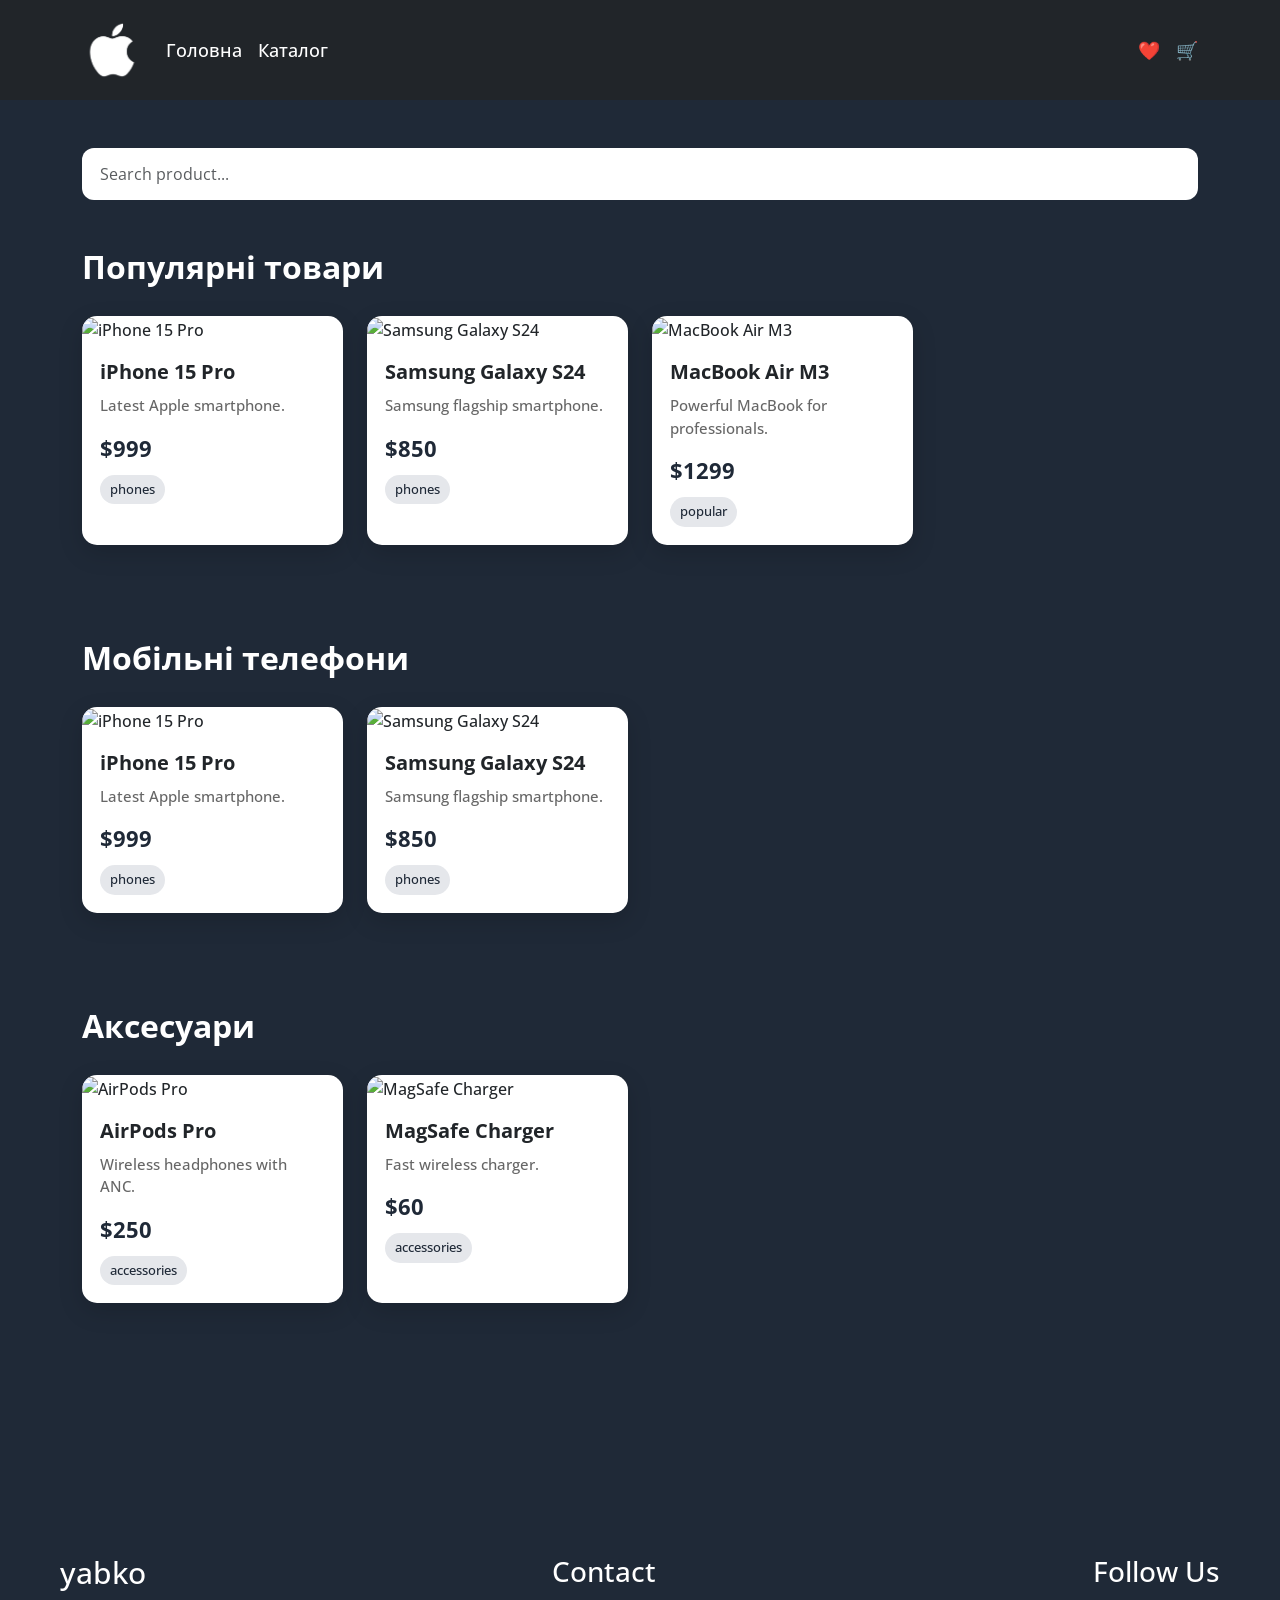
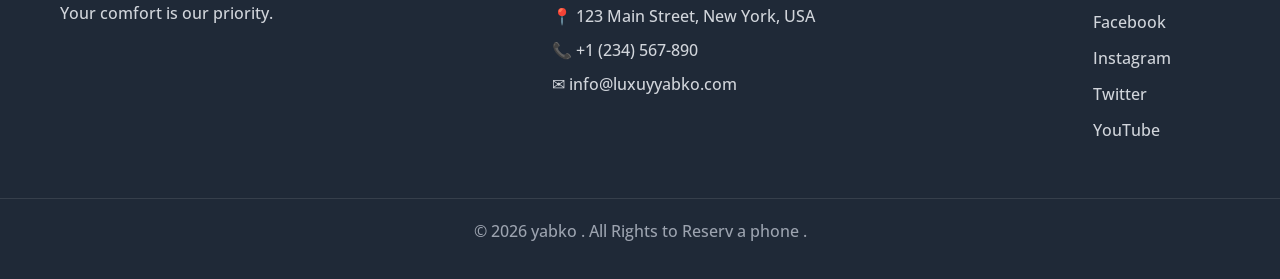
==== catalog.html @ e1f6f239 "v1" ====
<!DOCTYPE html>
<html lang="en">

<head>
    <meta charset="UTF-8">
    <meta name="viewport" content="width=device-width, initial-scale=1.0">
    <title>Ябко</title>
    <link rel="preconnect" href="https://fonts.googleapis.com">
    <link rel="preconnect" href="https://fonts.gstatic.com" crossorigin>
    <link
        href="https://fonts.googleapis.com/css2?family=Open+Sans:ital,wght@0,300..800;1,300..800&family=Tektur:wdth,wght@75..100,400..900&display=swap"
        rel="stylesheet">
    <link href="https://cdn.jsdelivr.net/npm/bootstrap@5.3.8/dist/css/bootstrap.min.css" rel="stylesheet"
        integrity="sha384-sRIl4kxILFvY47J16cr9ZwB07vP4J8+LH7qKQnuqkuIAvNWLzeN8tE5YBujZqJLB" crossorigin="anonymous">
    <link rel="stylesheet" href="./style.css">
    <link rel="stylesheet" href="./catalog.css">
</head>

<body>
    <nav class="navbar navbar-expand-lg navbar-dark bg-dark">
        <div class="container">

            <a class="navbar-brand" href="#"> <img height="60" src="./images/logo2.png" alt="logo"></a>

            <button class="navbar-toggler" type="button" data-bs-toggle="collapse" data-bs-target="#navbarMenu"
                aria-controls="navbarMenu" aria-expanded="false" aria-label="Перемкнути навігацію">
                <span class="navbar-toggler-icon"></span>
            </button>

            <div class="collapse navbar-collapse" id="navbarMenu">

                <ul class="navbar-nav me-auto">
                    <li class="nav-item">
                        <a class="nav-link active" href="./index.html">Головна</a>
                    </li>
                    <li class="nav-item">
                        <a class="nav-link" href="./catalog.html">Каталог</a>
                    </li>
                </ul>

                <div class="d-flex gap-3">
                    <a href="#" class="nav-link">❤️</a>
                    <a href="#" class="nav-link">🛒</a>
                </div>

            </div>

        </div>
    </nav>
    <div class="container py-5">

        <div class="mb-5">
            <input type="text" id="searchInput" class="form-control search-input" placeholder="Search product...">
        </div>

        <div id="catalog"></div>

    </div>




    <footer class="footer">
        <div class="footer-container">

            <div class="footer-logo">
                <h2>yabko </h2>
                <p>Your comfort is our priority.</p>
            </div>

            <div class="footer-contact">
                <h3>Contact</h3>

                <p>📍 123 Main Street, New York, USA</p>

                <p>📞 +1 (234) 567-890</p>

                <p>✉ info@luxuyyabko.com</p>
            </div>

            <div class="footer-social">
                <h3>Follow Us</h3>

                <a href="#">Facebook</a>
                <a href="#">Instagram</a>
                <a href="#">Twitter</a>
                <a href="#">YouTube</a>
            </div>

        </div>

        <div class="footer-bottom">
            <p>&copy; 2026 yabko . All Rights to Reserv a phone .</p>
        </div>
    </footer>


    <script src="https://cdn.jsdelivr.net/npm/bootstrap@5.3.8/dist/js/bootstrap.bundle.min.js"
        integrity="sha384-FKyoEForCGlyvwx9Hj09JcYn3nv7wiPVlz7YYwJrWVcXK/BmnVDxM+D2scQbITxI"
        crossorigin="anonymous"></script>
    <script src="./main.js"></script>
</body>

</html>
---- style.css ----
.v1 {
    font-family: "Tektur", sans-serif;
    font-optical-sizing: auto;
    font-weight: 500;
    font-style: normal;
    font-variation-settings:
        "wdth" <width>;
}

*{
    margin: 0%;
}

body {
    font-family: "Open Sans",
        sans-serif;
    font-optical-sizing: auto;
    font-weight: 500;
    font-style: normal;
    font-variation-settings: "wdth" 100;
}
.navbar {
    display: flex;
    justify-content: space-between;
    align-items: center;
    padding: 15px 25px;
    background: #222;
    color: white;
}

.nav-left,
.nav-right {
    display: flex;
    align-items: center;
    gap: 20px;
}

.navbar a {
    color: white;
    text-decoration: none;
    font-size: 18px;
}

.burger {
    display: none;
    font-size: 28px;
    cursor: pointer;
    background: none;
    border: none;
    color: white;
}

@media (max-width: 768px) {
    .burger {
        display: block;
    }

    .menu {
        display: none;
        position: absolute;
        top: 65px;
        left: 0;
        width: 100%;
        background: #222;
        flex-direction: column;
        padding: 20px;
        gap: 15px;
    }

    .menu.active {
        display: flex;
    }

    .nav-right {
        margin-top: 10px;
    }

    .desktop {
        display: none;
    }
}

.hero {
    min-height: 100vh;
    background: url("./images/logo3.avif")
        bottom/cover no-repeat;

    display: flex;
    align-items: center;
    justify-content: center;
    padding: 20px;
}

.glass-card {
    max-width: 700px;
    padding: 40px;
    border-radius: 25px;

    background: rgba(0, 0, 0, 0.12);
    backdrop-filter: blur(15px);
    -webkit-backdrop-filter: blur(15px);

    border: 1px solid rgba(255, 255, 255, 0.2);

    box-shadow: 0 8px 32px rgba(0, 0, 0, 0.3);

    color: rgb(238, 236, 236);
    text-align: center;
}

.glass-card h1 {
    font-size: clamp(2.2rem, 5vw, 4rem);
    margin-bottom: 20px;
    font-weight: 700;
}

.glass-card p {
    font-size: 1.1rem;
    line-height: 1.7;
    margin-bottom: 30px;
}

.hero-buttons {
    display: flex;
    justify-content: center;
    gap: 15px;
    flex-wrap: wrap;

}

.hero-buttons .btn {
    padding: 12px 30px;
    border-radius: 50px;
    font-weight: 600;
}
.reviews{
    display:grid;
    grid-template-columns:repeat(auto-fill,minmax(340px,1fr));
    gap:20px;
    padding: 20px 30px;
}

.review-card{
    background:#fff;
    border:1px solid #dcdcdc;
    border-radius:14px;
    padding:18px;
    box-shadow:0 3px 10px rgba(0,0,0,.05);
    transition:.25s;
}

.review-card:hover{
    transform:translateY(-4px);
    box-shadow:0 8px 20px rgba(0,0,0,.08);
}

.card-header{
    display:flex;
    justify-content:space-between;
    align-items:center;
    margin-bottom:10px;
}

.card-header h3{
    font-size:22px;
}

.stars{
    color:#f5b301;
    font-size:15px;
    margin-bottom:10px;
}

.stars span{
    color:#777;
    margin-left:8px;
}

.product{
    font-size:14px;
    color:#555;
    margin-bottom:16px;
}

.product a{
    color:#555;
}

.review-text{
    font-size:18px;
    line-height:1.5;
    color:#222;
    margin-bottom:25px;
}

.author{
    display:flex;
    align-items:center;
    gap:10px;
}

.author img{
    width:36px;
    height:36px;
    border-radius:50%;
}

.gallery{
    margin-left:auto;
    display:flex;
    gap:6px;
}

.gallery img{
    width:42px;
    height:42px;
    border-radius:8px;
    object-fit:cover;
}

.buttons{
    display:flex;
    gap:10px;
    margin-top:18px;
}

.buttons button{
    flex:1;
    border:1px solid #ddd;
    background:#fff;
    padding:10px;
    border-radius:10px;
    cursor:pointer;
    transition:.2s;
}

.buttons button:hover{
    background:#111827;
    color:#fff;
}
.footer{
    background:#1f2937;
    color:white;
    margin-top:60px;
}

.footer-container{
    max-width:1200px;
    margin:auto;
    padding:50px 20px;
    display:flex;
    justify-content:space-between;
    flex-wrap:wrap;
    gap:40px;
}

.footer-logo h2{
    font-size:30px;
    margin-bottom:10px;
}

.footer-logo p{
    color:#d1d5db;
}

.footer-contact h3,
.footer-social h3{
    margin-bottom:15px;
}

.footer-contact p{
    margin:10px 0;
    color:#d1d5db;
}

.footer-social{
    display:flex;
    flex-direction:column;
}

.footer-social a{
    color:#d1d5db;
    text-decoration:none;
    margin:6px 0;
    transition:.3s;
}

.footer-social a:hover{
    color:#f59e0b;
}

.footer-bottom{
    text-align:center;
    padding:20px;
    border-top:1px solid rgba(255,255,255,.1);
    color:#9ca3af;
}
---- catalog.css ----
body{
    background:#1f2937;
}

.search-input{
    background:#fff;
    border:none;
    border-radius:12px;
    padding:14px 18px;
}

.catalog-section{
    margin-bottom:70px;
}

.catalog-section h2{
    color:white;
    margin-bottom:30px;
    font-weight:700;
}

.product-card{
    background:#ffffff;
    border-radius:15px;
    overflow:hidden;
    box-shadow:0 8px 25px rgba(0,0,0,.15);
    transition:.3s;
    height:100%;
}

.product-card:hover{
    transform:translateY(-6px);
}

.product-card img{
    width:100%;
    height:220px;
    object-fit:cover;
}

.product-info{
    padding:18px;
}

.product-info h5{
    font-weight:700;
    margin-bottom:10px;
}

.product-info p{
    color:#666;
    font-size:15px;
    margin-bottom:15px;
}

.price{
    color:#1f2937;
    font-size:22px;
    font-weight:bold;
}

.category{
    display:inline-block;
    background:#e5e7eb;
    color:#1f2937;
    padding:5px 10px;
    border-radius:20px;
    font-size:13px;
    margin-top:10px;
}
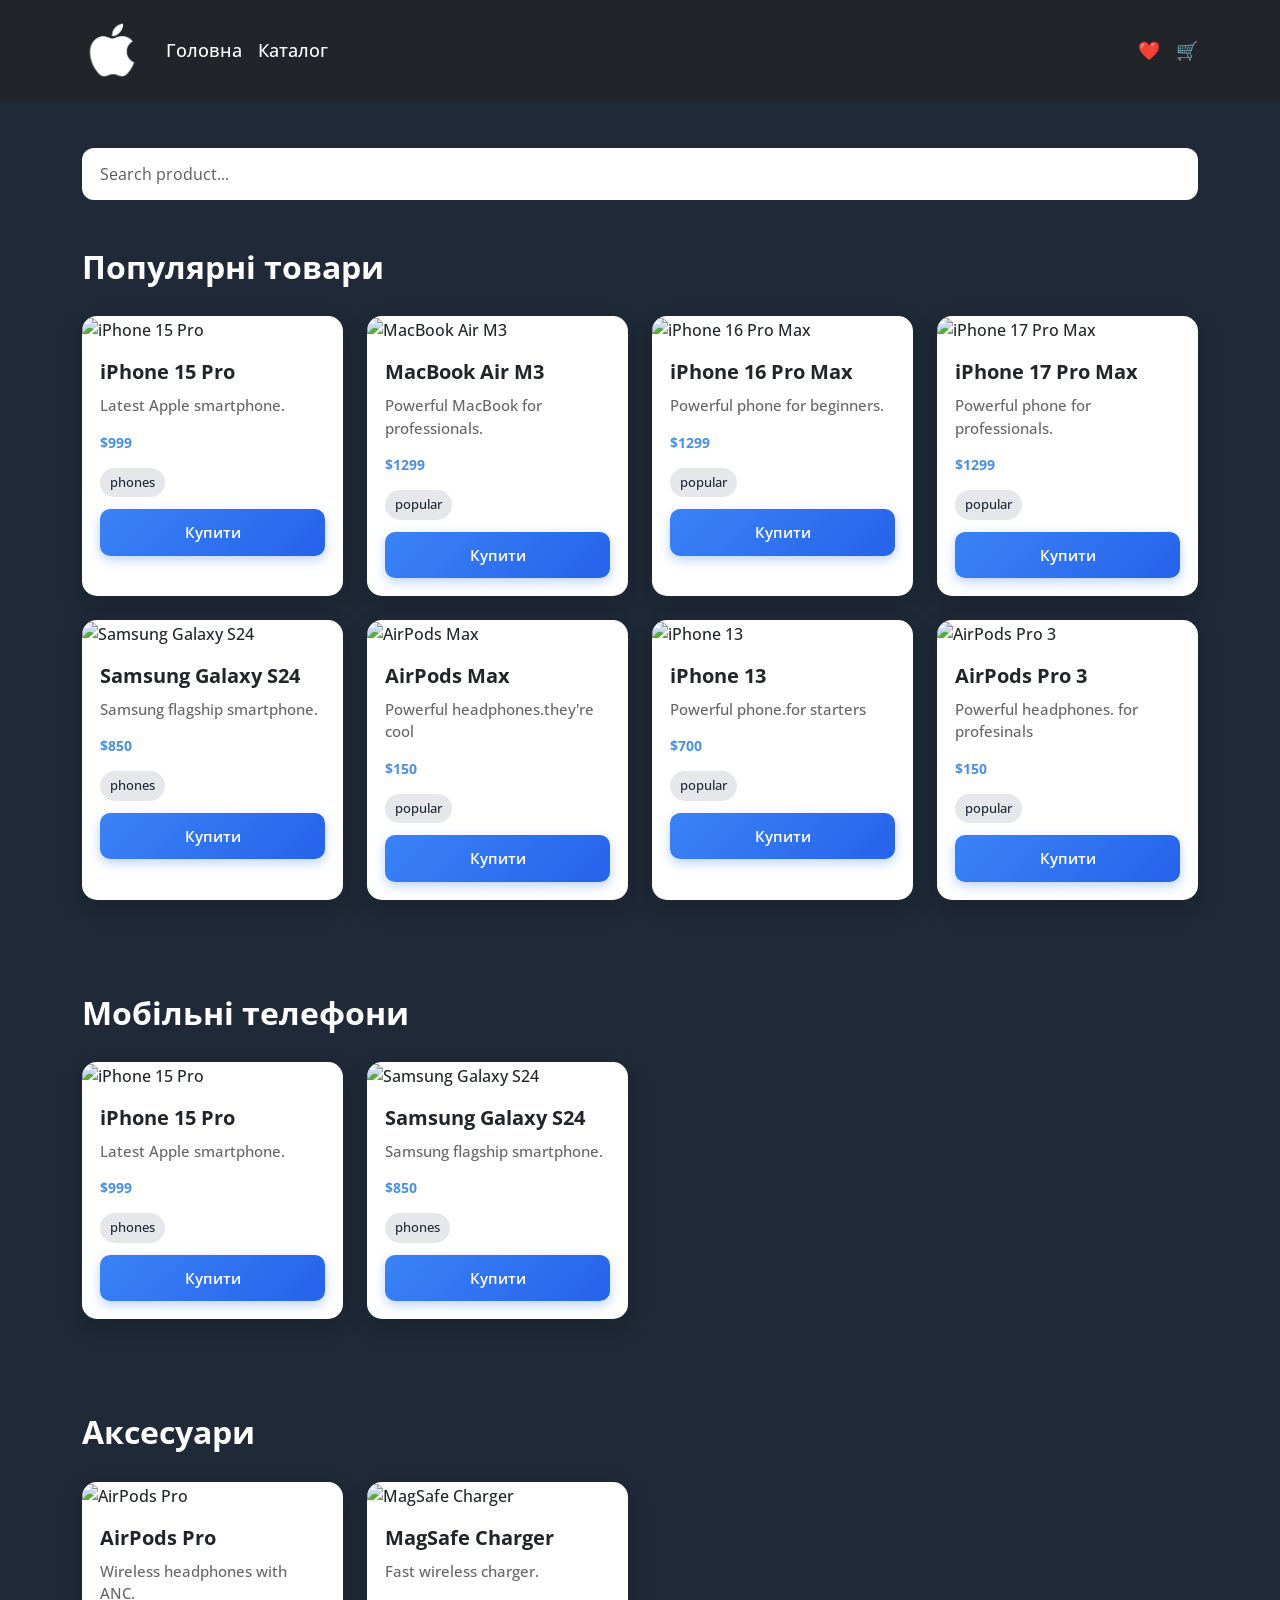
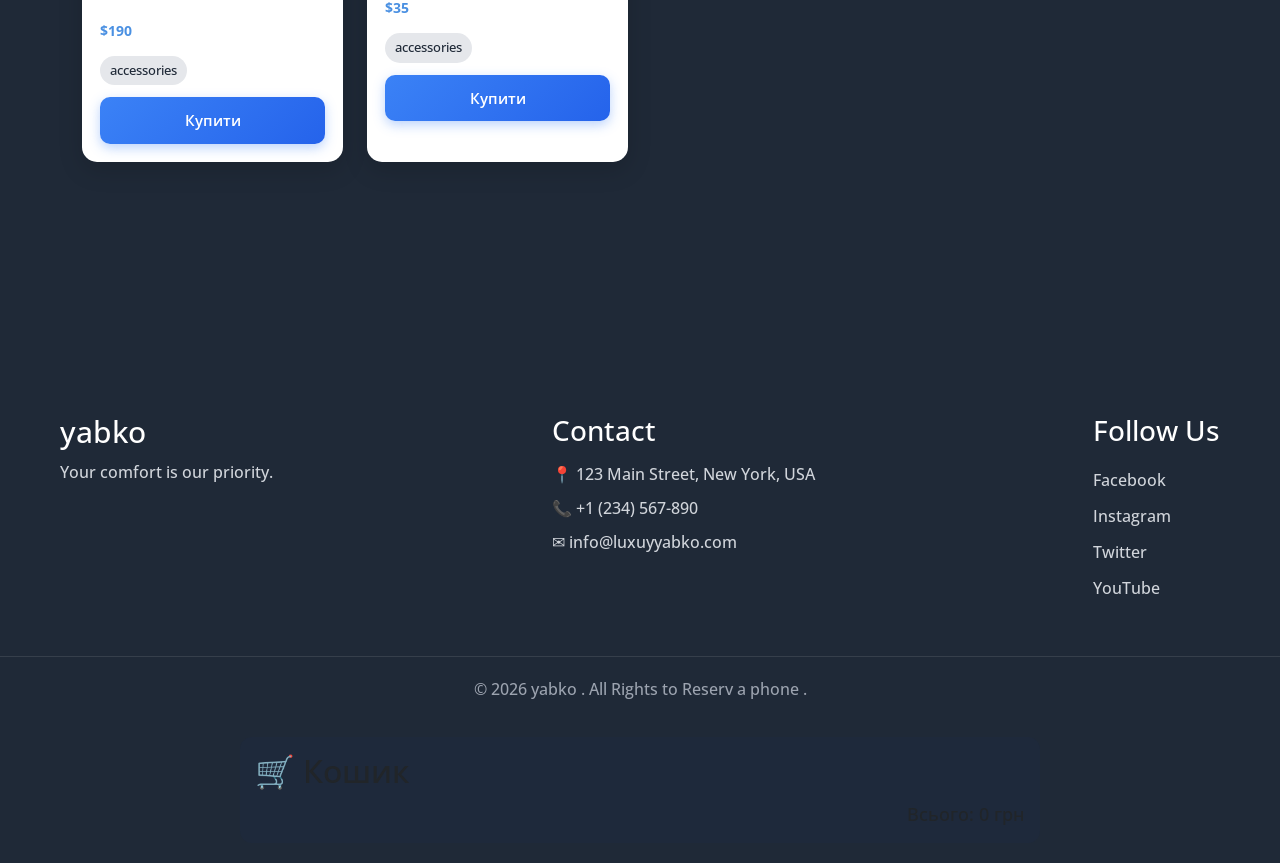
==== commit 6ad6d413: "67" ====
--- a/catalog.html
+++ b/catalog.html
@@ -94,6 +94,11 @@
         </div>
     </footer>
 
+    <div class="cart">
+        <h2>🛒 Кошик</h2>
+        <div id="cart"></div>
+        <div class="total" id="total">Всього: 0 грн</div>
+    </div>
 
     <script src="https://cdn.jsdelivr.net/npm/bootstrap@5.3.8/dist/js/bootstrap.bundle.min.js"
         integrity="sha384-FKyoEForCGlyvwx9Hj09JcYn3nv7wiPVlz7YYwJrWVcXK/BmnVDxM+D2scQbITxI"
--- a/catalog.css
+++ b/catalog.css
@@ -1,70 +1,350 @@
-body{
-    background:#1f2937;
-}
-
-.search-input{
-    background:#fff;
-    border:none;
-    border-radius:12px;
-    padding:14px 18px;
-}
-
-.catalog-section{
-    margin-bottom:70px;
-}
-
-.catalog-section h2{
-    color:white;
-    margin-bottom:30px;
-    font-weight:700;
-}
-
-.product-card{
-    background:#ffffff;
-    border-radius:15px;
-    overflow:hidden;
-    box-shadow:0 8px 25px rgba(0,0,0,.15);
-    transition:.3s;
-    height:100%;
-}
-
-.product-card:hover{
-    transform:translateY(-6px);
-}
-
-.product-card img{
-    width:100%;
-    height:220px;
-    object-fit:cover;
-}
-
-.product-info{
-    padding:18px;
-}
-
-.product-info h5{
-    font-weight:700;
-    margin-bottom:10px;
-}
-
-.product-info p{
-    color:#666;
-    font-size:15px;
-    margin-bottom:15px;
-}
-
-.price{
-    color:#1f2937;
-    font-size:22px;
-    font-weight:bold;
-}
-
-.category{
-    display:inline-block;
-    background:#e5e7eb;
-    color:#1f2937;
-    padding:5px 10px;
-    border-radius:20px;
-    font-size:13px;
-    margin-top:10px;
+body {
+    background: #1f2937;
+}
+
+.search-input {
+    background: #fff;
+    border: none;
+    border-radius: 12px;
+    padding: 14px 18px;
+}
+
+.catalog-section {
+    margin-bottom: 70px;
+}
+
+.catalog-section h2 {
+    color: white;
+    margin-bottom: 30px;
+    font-weight: 700;
+}
+
+.product-card {
+    background: #ffffff;
+    border-radius: 15px;
+    overflow: hidden;
+    box-shadow: 0 8px 25px rgba(0, 0, 0, .15);
+    transition: .3s;
+    height: 100%;
+}
+
+.product-card:hover {
+    transform: translateY(-6px);
+}
+
+.product-card img {
+    width: 100%;
+    height: 220px;
+    object-fit: cover;
+}
+
+.product-info {
+    padding: 18px;
+}
+
+.product-info h5 {
+    font-weight: 700;
+    margin-bottom: 10px;
+}
+
+.product-info p {
+    color: #666;
+    font-size: 15px;
+    margin-bottom: 15px;
+}
+
+.price {
+    color: #1f2937;
+    font-size: 22px;
+    font-weight: bold;
+}
+
+.category {
+    display: inline-block;
+    background: #e5e7eb;
+    color: #1f2937;
+    padding: 5px 10px;
+    border-radius: 20px;
+    font-size: 13px;
+    margin-top: 10px;
+}
+
+.buy-btn {
+    width: 100%;
+    padding: 12px 18px;
+    margin-top: 12px;
+    border: none;
+    border-radius: 10px;
+    background: linear-gradient(135deg, #3b82f6, #2563eb);
+    color: #fff;
+    font-size: 15px;
+    font-weight: 600;
+    cursor: pointer;
+    transition: all 0.3s ease;
+    box-shadow: 0 4px 12px rgba(59, 130, 246, 0.35);
+}
+
+.buy-btn:hover {
+    background: linear-gradient(135deg, #2563eb, #1d4ed8);
+    transform: translateY(-2px);
+    box-shadow: 0 8px 20px rgba(59, 130, 246, 0.45);
+}
+
+.buy-btn:active {
+    transform: translateY(0);
+    box-shadow: 0 3px 8px rgba(59, 130, 246, 0.3);
+}
+
+.buy-btn:focus {
+    outline: none;
+    box-shadow:
+        0 0 0 3px rgba(59, 130, 246, 0.3),
+        0 8px 20px rgba(59, 130, 246, 0.4);
+}
+
+.modal {
+    display: none;
+    position: fixed;
+    z-index: 1000;
+    inset: 0;
+    background: rgba(0, 0, 0, 0.5);
+}
+
+.modal-content {
+    background: white;
+    width: 500px;
+    max-width: 90%;
+    margin: 80px auto;
+    padding: 20px;
+    border-radius: 10px;
+}
+
+#closeModal {
+    float: right;
+    font-size: 30px;
+    cursor: pointer;
+}
+
+.cart-item {
+    display: flex;
+    justify-content: space-between;
+    margin: 10px 0;
+    padding: 10px;
+    border-bottom: 1px solid #ddd;
+}
+
+
+.favorites-container {
+    width: 320px;
+    background: white;
+    margin: 40px auto;
+    padding: 15px;
+    border-radius: 12px;
+    box-shadow: 0 4px 12px rgba(0, 0, 0, 0.1);
+}
+
+.favorites-container h2 {
+    margin-bottom: 15px;
+    font-size: 18px;
+}
+
+.item {
+    display: flex;
+    align-items: center;
+    gap: 10px;
+    padding: 10px;
+    border-bottom: 1px solid #eee;
+}
+
+.item:last-child {
+    border-bottom: none;
+}
+
+.item img {
+    border-radius: 8px;
+}
+
+.info {
+    flex: 1;
+}
+
+.remove {
+    background: transparent;
+    border: none;
+    font-size: 18px;
+    cursor: pointer;
+    color: red;
+}
+
+.grid {
+    display: grid;
+    grid-template-columns: repeat(auto-fit, minmax(140px, 1fr));
+    gap: 12px;
+}
+
+.card {
+    background: white;
+    border-radius: 12px;
+    padding: 10px;
+    box-shadow: 0 4px 12px rgba(0, 0, 0, 0.08);
+    position: relative;
+    transition: 0.2s;
+}
+
+.card:hover {
+    transform: translateY(-3px);
+}
+
+.card img {
+    width: 100%;
+    border-radius: 10px;
+    height: 110px;
+    object-fit: cover;
+}
+
+.title {
+    margin-top: 8px;
+    font-weight: bold;
+    font-size: 14px;
+}
+
+.price {
+    color: #4a90e2;
+    margin: 4px 0;
+    font-size: 13px;
+}
+
+.btn {
+    width: 100%;
+    padding: 7px;
+    border: none;
+    border-radius: 8px;
+    background: #4a90e2;
+    color: white;
+    cursor: pointer;
+    margin-top: 8px;
+    font-size: 13px;
+}
+
+.heart {
+    position: absolute;
+    top: 8px;
+    right: 8px;
+    cursor: pointer;
+    font-size: 16px;
+}
+
+.grid {
+    display: grid;
+    grid-template-columns: repeat(auto-fit, minmax(180px, 1fr));
+    gap: 16px;
+}
+
+.card {
+    background: white;
+    border-radius: 14px;
+    padding: 14px;
+    box-shadow: 0 6px 16px rgba(0, 0, 0, 0.08);
+    position: relative;
+    transition: 0.2s;
+}
+
+.card:hover {
+    transform: translateY(-4px);
+}
+
+.card img {
+    width: 100%;
+    border-radius: 12px;
+    height: 140px;
+    object-fit: cover;
+}
+
+.title {
+    margin-top: 10px;
+    font-weight: bold;
+    font-size: 15px;
+}
+
+.price {
+    color: #4a90e2;
+    margin: 5px 0;
+    font-size: 14px;
+}
+
+.btn {
+    width: 100%;
+    padding: 9px;
+    border: none;
+    border-radius: 10px;
+    background: #4a90e2;
+    color: white;
+    cursor: pointer;
+    margin-top: 10px;
+    font-size: 14px;
+}
+
+.heart {
+    position: absolute;
+    top: 10px;
+    right: 10px;
+    cursor: pointer;
+    font-size: 18px;
+}
+
+.shop,
+.cart {
+    max-width: 800px;
+    margin: 0 auto 20px auto;
+    background: #1e293b;
+    padding: 15px;
+    border-radius: 12px;
+}
+
+.product {
+    display: flex;
+    justify-content: space-between;
+    align-items: center;
+    background: #334155;
+    padding: 10px;
+    margin: 10px 0;
+    border-radius: 10px;
+}
+
+button {
+    background: #38bdf8;
+    border: none;
+    padding: 8px 12px;
+    border-radius: 8px;
+    cursor: pointer;
+    font-weight: bold;
+}
+
+button:hover {
+    background: #0ea5e9;
+}
+
+.cart-item {
+    display: flex;
+    justify-content: space-between;
+    align-items: center;
+    padding: 8px 0;
+    border-bottom: 1px solid #334155;
+    color: white;
+}
+
+.qty-btn {
+    margin: 0 5px;
+    background: #64748b;
+}
+
+.remove {
+    background: #ef4444;
+    color: white;
+}
+
+.total {
+    text-align: right;
+    margin-top: 10px;
+    font-size: 18px;
 }
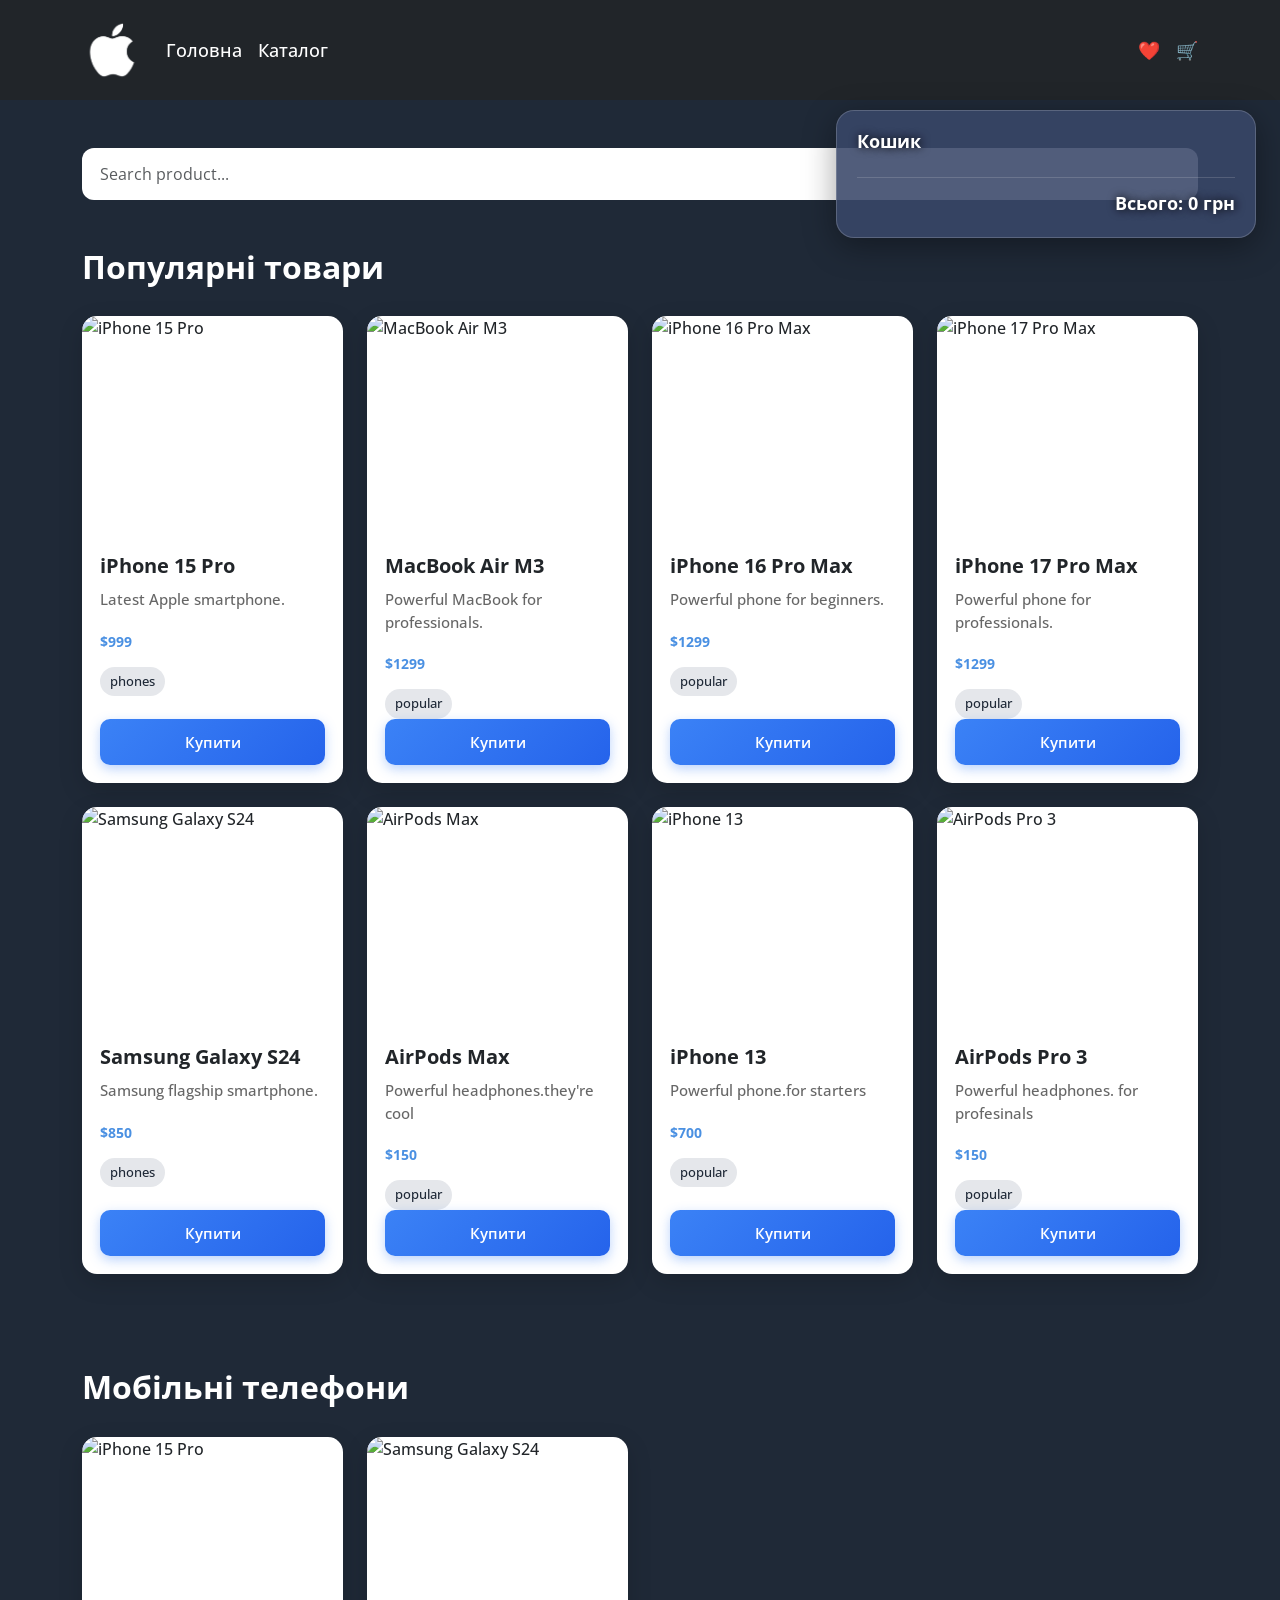
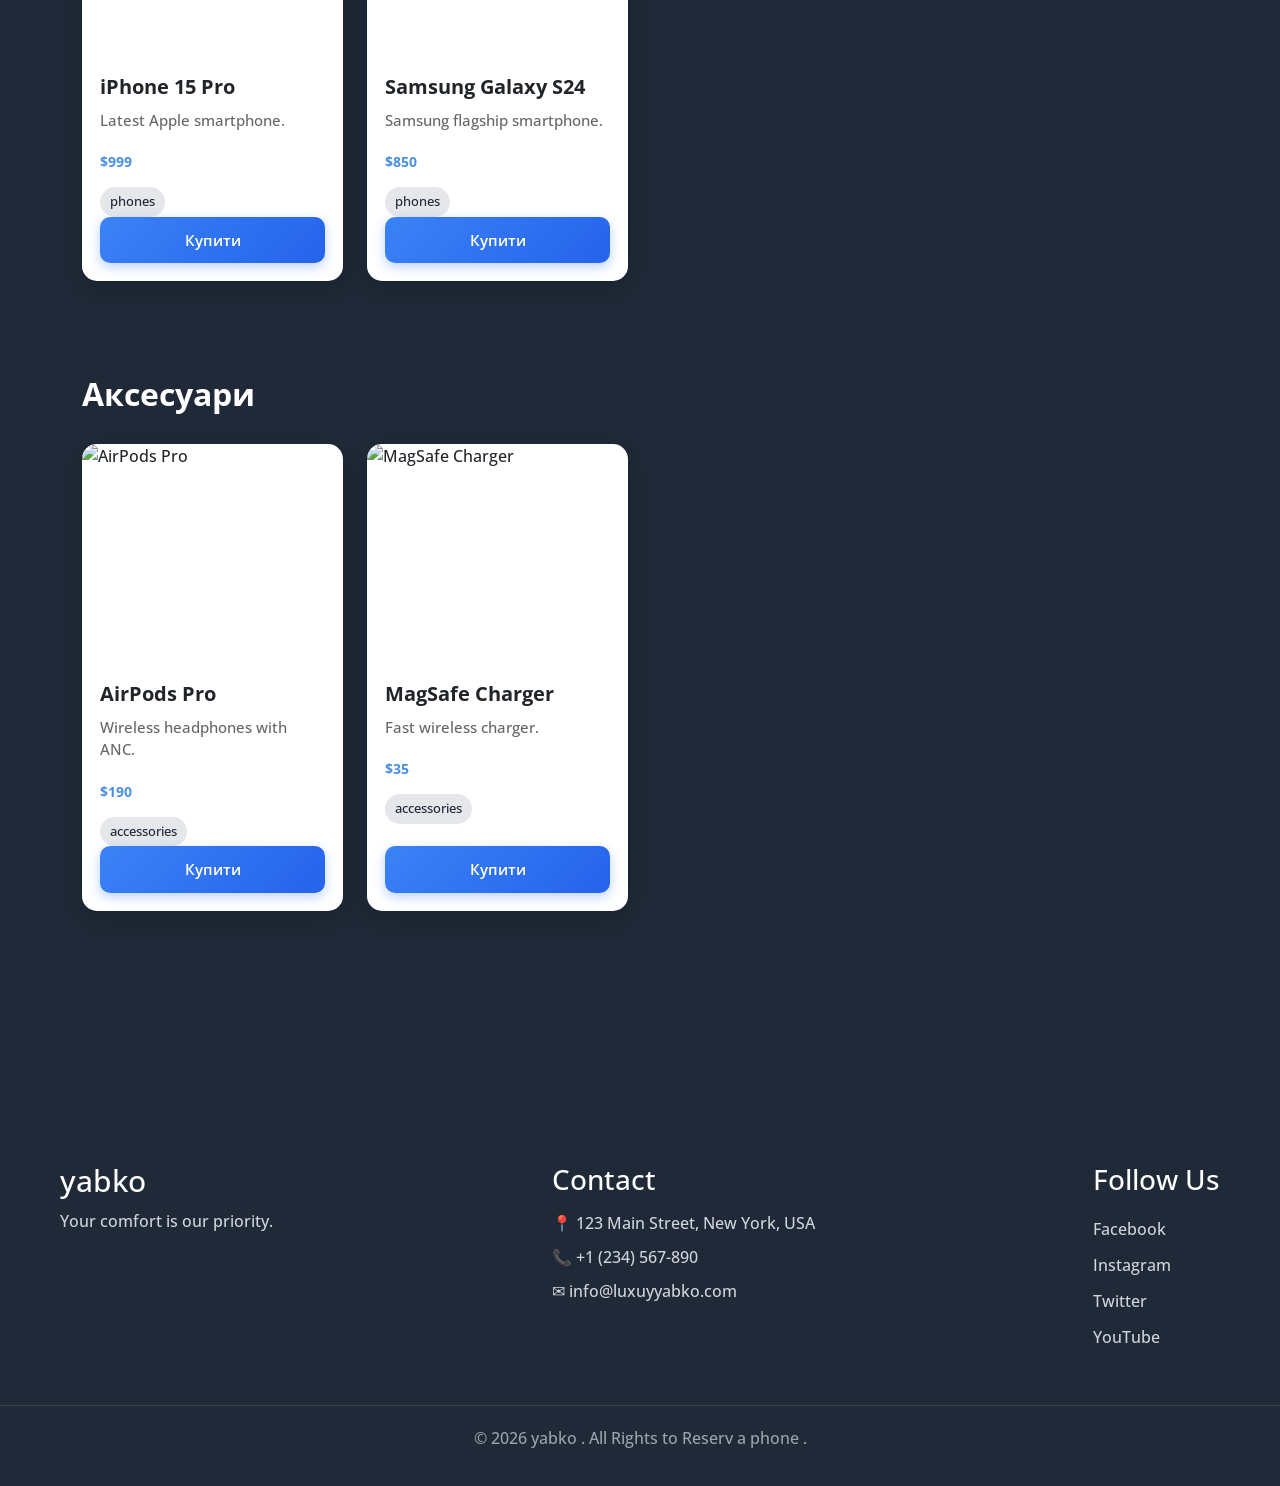
==== commit e305f6ad: "fix button + cart functionality" ====
--- a/catalog.html
+++ b/catalog.html
@@ -95,7 +95,7 @@
     </footer>
 
     <div class="cart">
-        <h2>🛒 Кошик</h2>
+        <h2>Кошик</h2>
         <div id="cart"></div>
         <div class="total" id="total">Всього: 0 грн</div>
     </div>
--- a/catalog.css
+++ b/catalog.css
@@ -26,6 +26,8 @@
     box-shadow: 0 8px 25px rgba(0, 0, 0, .15);
     transition: .3s;
     height: 100%;
+    display: flex;
+    flex-direction: column;
 }
 
 .product-card:hover {
@@ -36,10 +38,14 @@
     width: 100%;
     height: 220px;
     object-fit: cover;
+    flex-shrink: 0;
 }
 
 .product-info {
     padding: 18px;
+    display: flex;
+    flex-direction: column;
+    flex: 1;
 }
 
 .product-info h5 {
@@ -67,12 +73,14 @@
     border-radius: 20px;
     font-size: 13px;
     margin-top: 10px;
+    align-self: flex-start;
 }
 
 .buy-btn {
     width: 100%;
     padding: 12px 18px;
-    margin-top: 12px;
+    margin-top: auto;
+    padding-top: 12px;
     border: none;
     border-radius: 10px;
     background: linear-gradient(135deg, #3b82f6, #2563eb);
@@ -123,14 +131,6 @@
     float: right;
     font-size: 30px;
     cursor: pointer;
-}
-
-.cart-item {
-    display: flex;
-    justify-content: space-between;
-    margin: 10px 0;
-    padding: 10px;
-    border-bottom: 1px solid #ddd;
 }
 
 
@@ -292,8 +292,7 @@
     font-size: 18px;
 }
 
-.shop,
-.cart {
+.shop {
     max-width: 800px;
     margin: 0 auto 20px auto;
     background: #1e293b;
@@ -311,40 +310,130 @@
     border-radius: 10px;
 }
 
-button {
-    background: #38bdf8;
-    border: none;
-    padding: 8px 12px;
-    border-radius: 8px;
-    cursor: pointer;
-    font-weight: bold;
-}
-
-button:hover {
-    background: #0ea5e9;
+/* ---------- Glass cart ---------- */
+
+.cart {
+    position: fixed;
+    top: 110px;
+    right: 24px;
+    width: 420px;
+    max-height: calc(100vh - 150px);
+    display: flex;
+    flex-direction: column;
+    overflow: hidden;
+    padding: 20px;
+    border-radius: 18px;
+
+    background: rgba(57, 71, 105, 0.88);
+    border: 1px solid rgba(255, 255, 255, 0.18);
+    box-shadow: 0 8px 32px rgba(0, 0, 0, 0.37);
+    /* backdrop-filter: blur(20px) saturate(160%); 
+    -webkit-backdrop-filter: blur(20px) saturate(160%); */
+    text-shadow: rgb(0, 0, 0) 1px 0 10px;
+    color: #fff;
+    z-index: 900;
+}
+
+.cart h2 {
+    font-size: 18px;
+    font-weight: 700;
+    margin-bottom: 12px;
+    flex-shrink: 0;
+}
+
+#cart {
+    overflow-y: auto;
+    flex: 1;
+    padding-right: 4px;
+}
+
+#cart::-webkit-scrollbar {
+    width: 6px;
+}
+
+#cart::-webkit-scrollbar-thumb {
+    background: rgba(255, 255, 255, 0.25);
+    border-radius: 10px;
 }
 
 .cart-item {
     display: flex;
     justify-content: space-between;
     align-items: center;
-    padding: 8px 0;
-    border-bottom: 1px solid #334155;
-    color: white;
-}
-
-.qty-btn {
-    margin: 0 5px;
-    background: #64748b;
-}
-
+    gap: 10px;
+    padding: 10px 0;
+    border-bottom: 1px solid rgba(255, 255, 255, 0.12);
+    color: #fff;
+    font-size: 14px;
+}
+
+.cart-item span {
+    flex: 1;
+}
+
+.qty-controls {
+    display: flex;
+    align-items: center;
+    gap: 6px;
+    flex-shrink: 0;
+}
+
+.qty-value {
+    min-width: 18px;
+    text-align: center;
+    font-weight: 600;
+}
+
+.qty-btn,
 .remove {
-    background: #ef4444;
-    color: white;
+    border: none;
+    border-radius: 8px;
+    width: 28px;
+    height: 28px;
+    display: inline-flex;
+    align-items: center;
+    justify-content: center;
+    cursor: pointer;
+    font-weight: bold;
+    background: rgba(255, 255, 255, 0.12);
+    color: #fff;
+    transition: background 0.2s ease;
+}
+
+.qty-btn:hover {
+    background: rgba(255, 255, 255, 0.25);
+}
+
+.remove {
+    background: rgba(239, 68, 68, 0.75);
+}
+
+.remove:hover {
+    background: rgba(239, 68, 68, 0.95);
+}
+
+.empty-cart {
+    text-align: center;
+    color: rgba(255, 255, 255, 0.6);
+    padding: 30px 0;
+    font-size: 14px;
 }
 
 .total {
+    flex-shrink: 0;
     text-align: right;
-    margin-top: 10px;
+    margin-top: 12px;
+    padding-top: 12px;
+    border-top: 1px solid rgba(255, 255, 255, 0.15);
     font-size: 18px;
+    font-weight: 700;
+}
+
+@media (max-width: 991px) {
+    .cart {
+        position: static;
+        width: 100%;
+        margin: 30px 0;
+        max-height: none;
+    }
 }
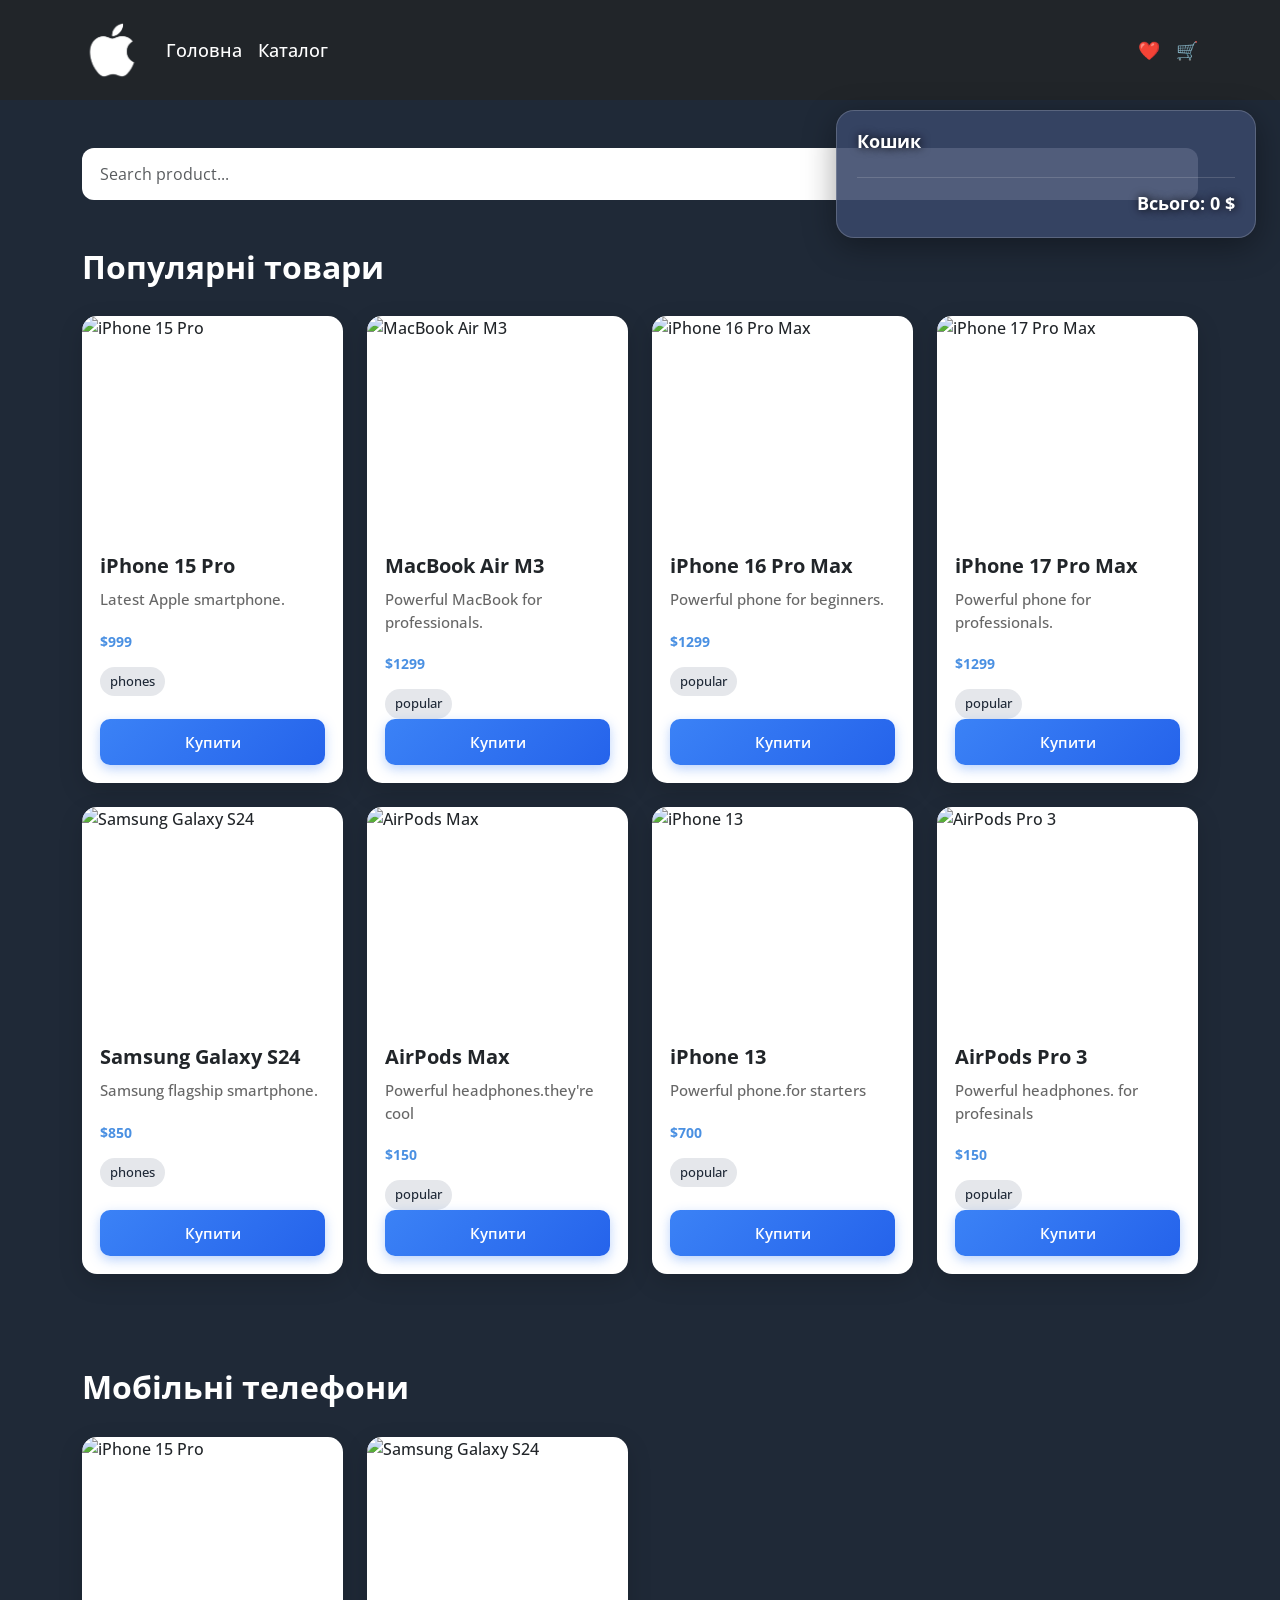
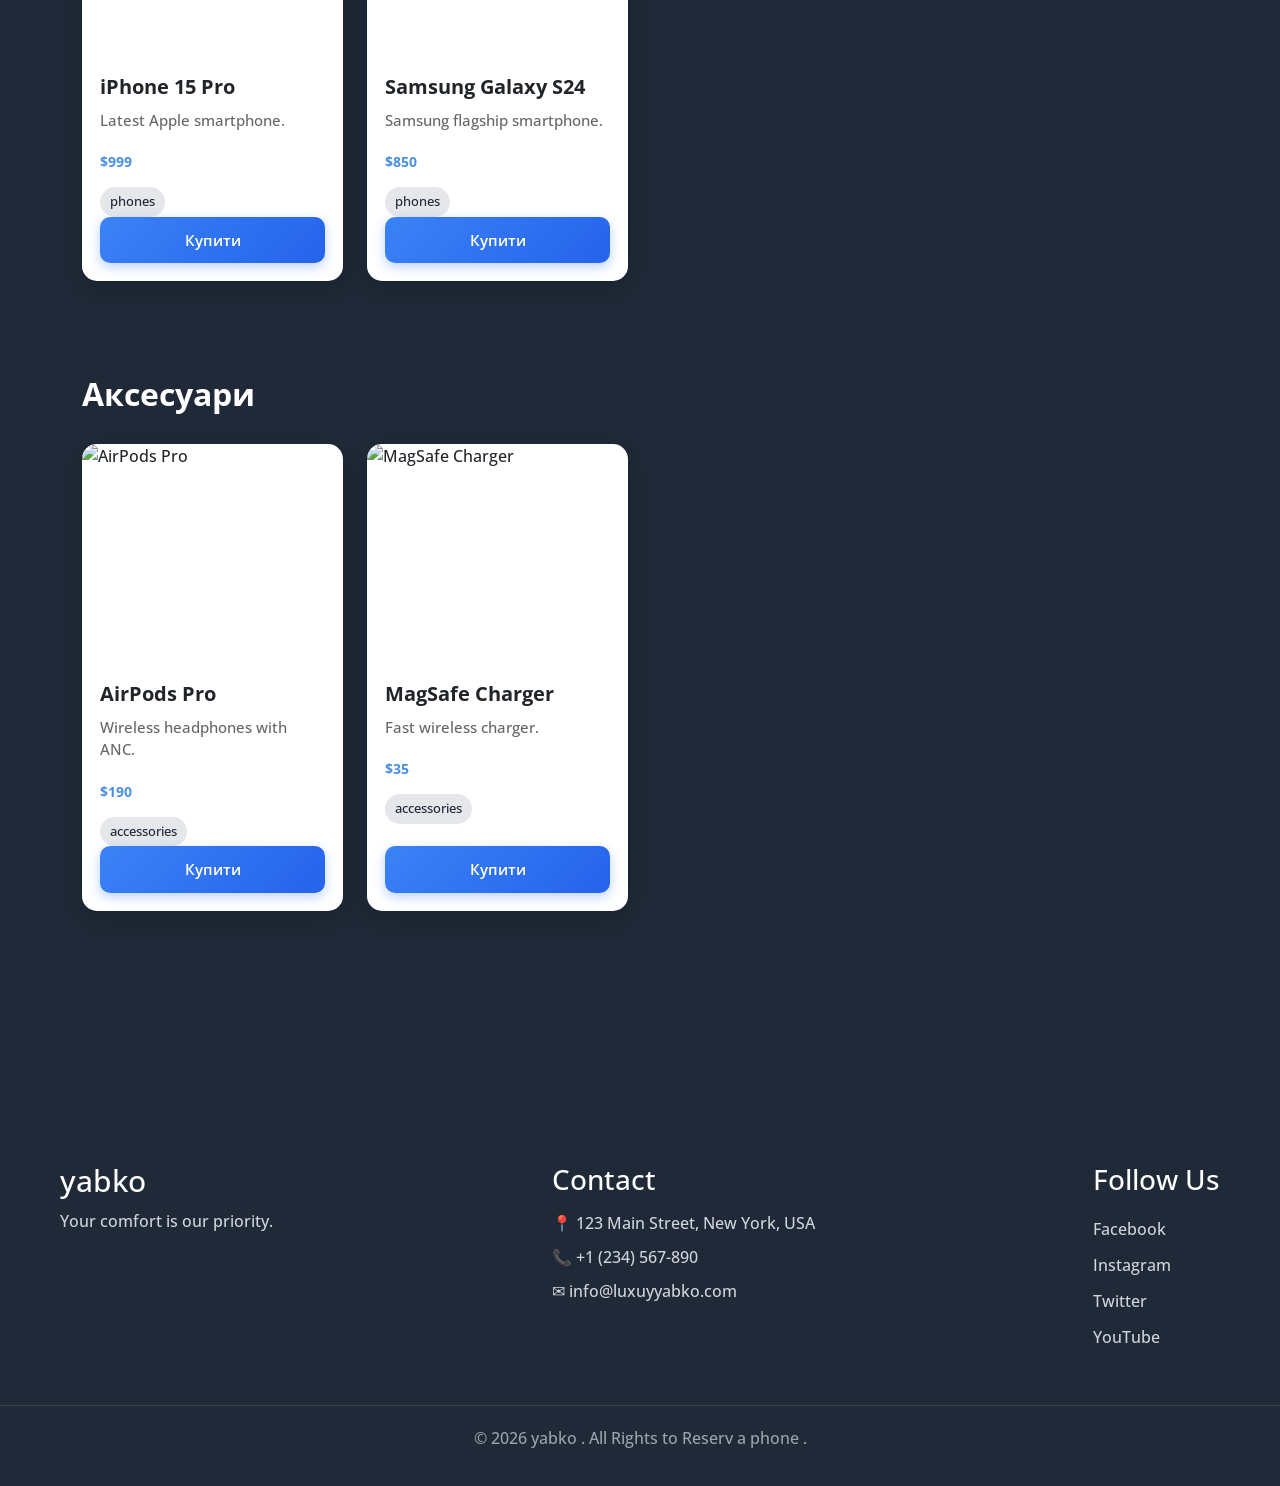
==== commit 426b1ad6: "fix" ====
--- a/catalog.html
+++ b/catalog.html
@@ -39,8 +39,8 @@
                 </ul>
 
                 <div class="d-flex gap-3">
-                    <a href="#" class="nav-link">❤️</a>
-                    <a href="#" class="nav-link">🛒</a>
+                    <a href="#" class="nav-link ">❤️</a>
+                    <a href="#" class="nav-link koshik">🛒</a>
                 </div>
 
             </div>
@@ -94,10 +94,10 @@
         </div>
     </footer>
 
-    <div class="cart">
+    <div class="cart hidden">
         <h2>Кошик</h2>
         <div id="cart"></div>
-        <div class="total" id="total">Всього: 0 грн</div>
+        <div class="total" id="total">Всього: 0  $</div>
     </div>
 
     <script src="https://cdn.jsdelivr.net/npm/bootstrap@5.3.8/dist/js/bootstrap.bundle.min.js"
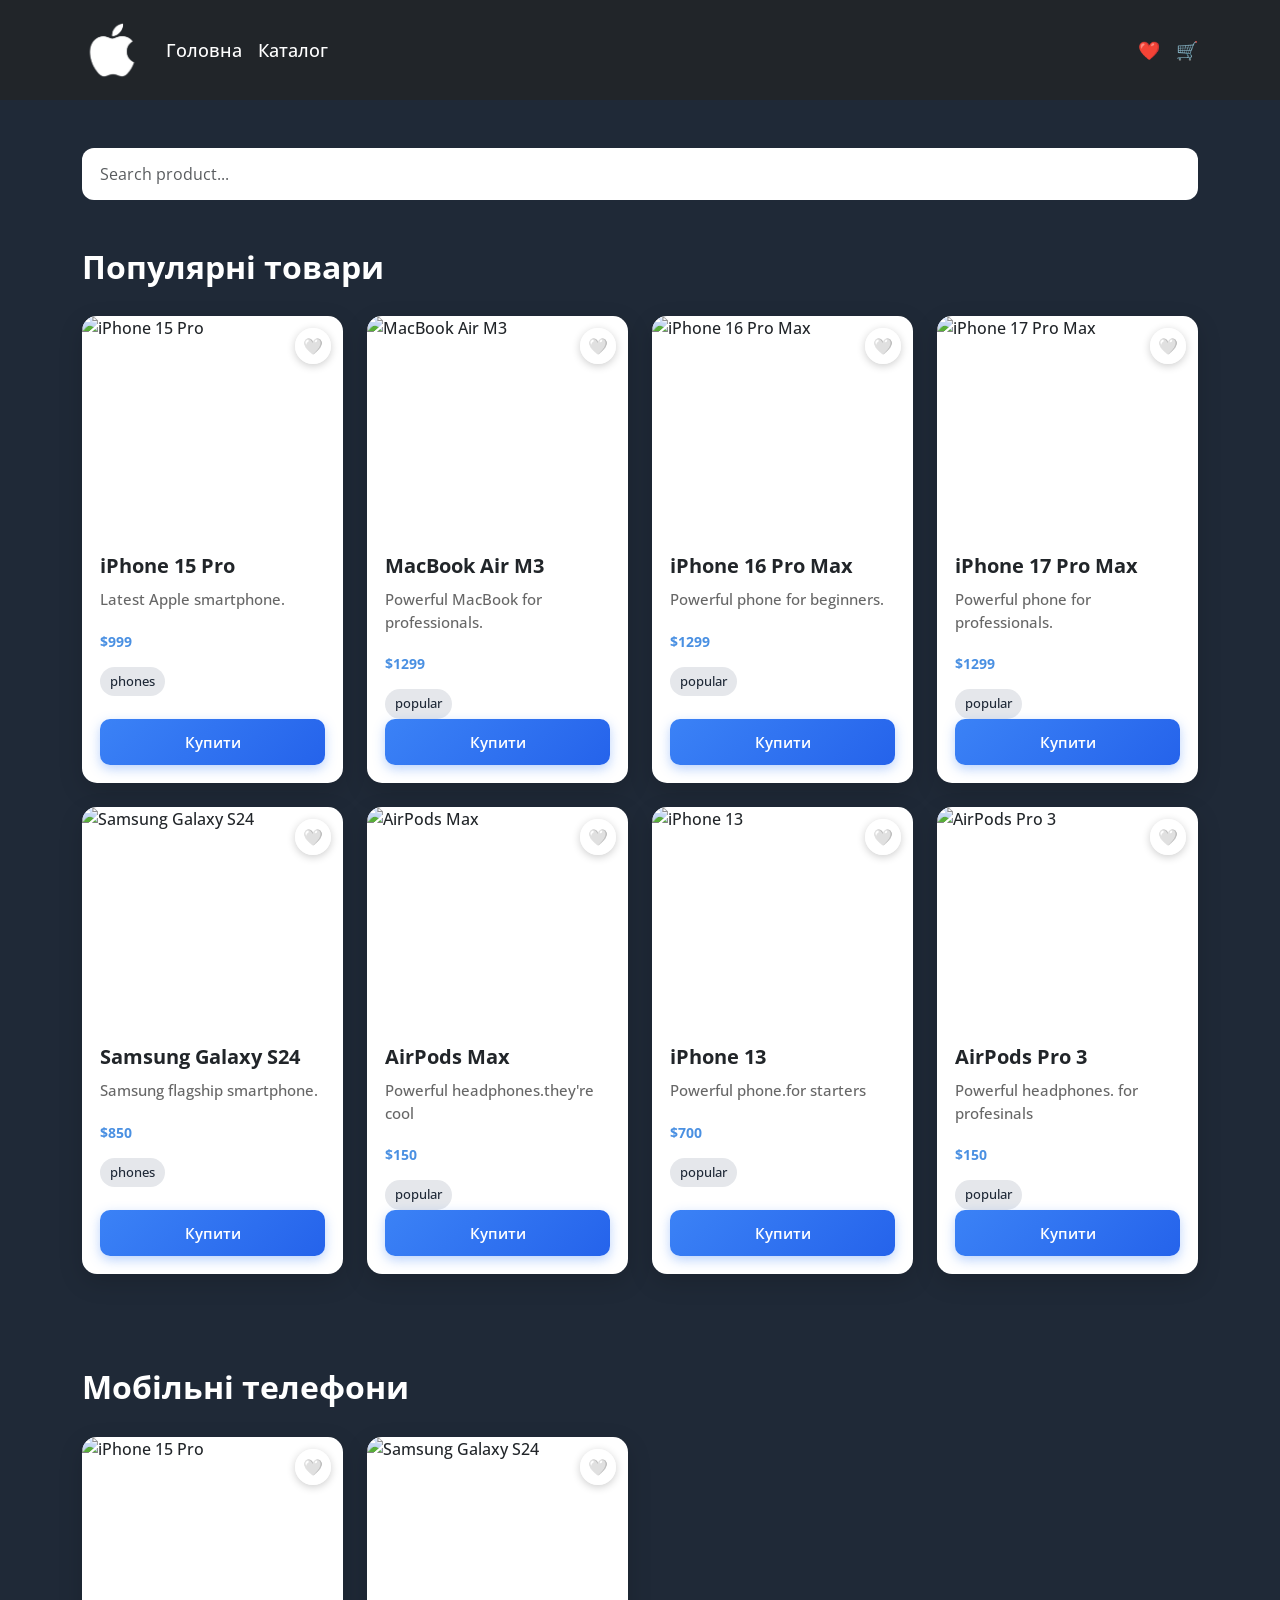
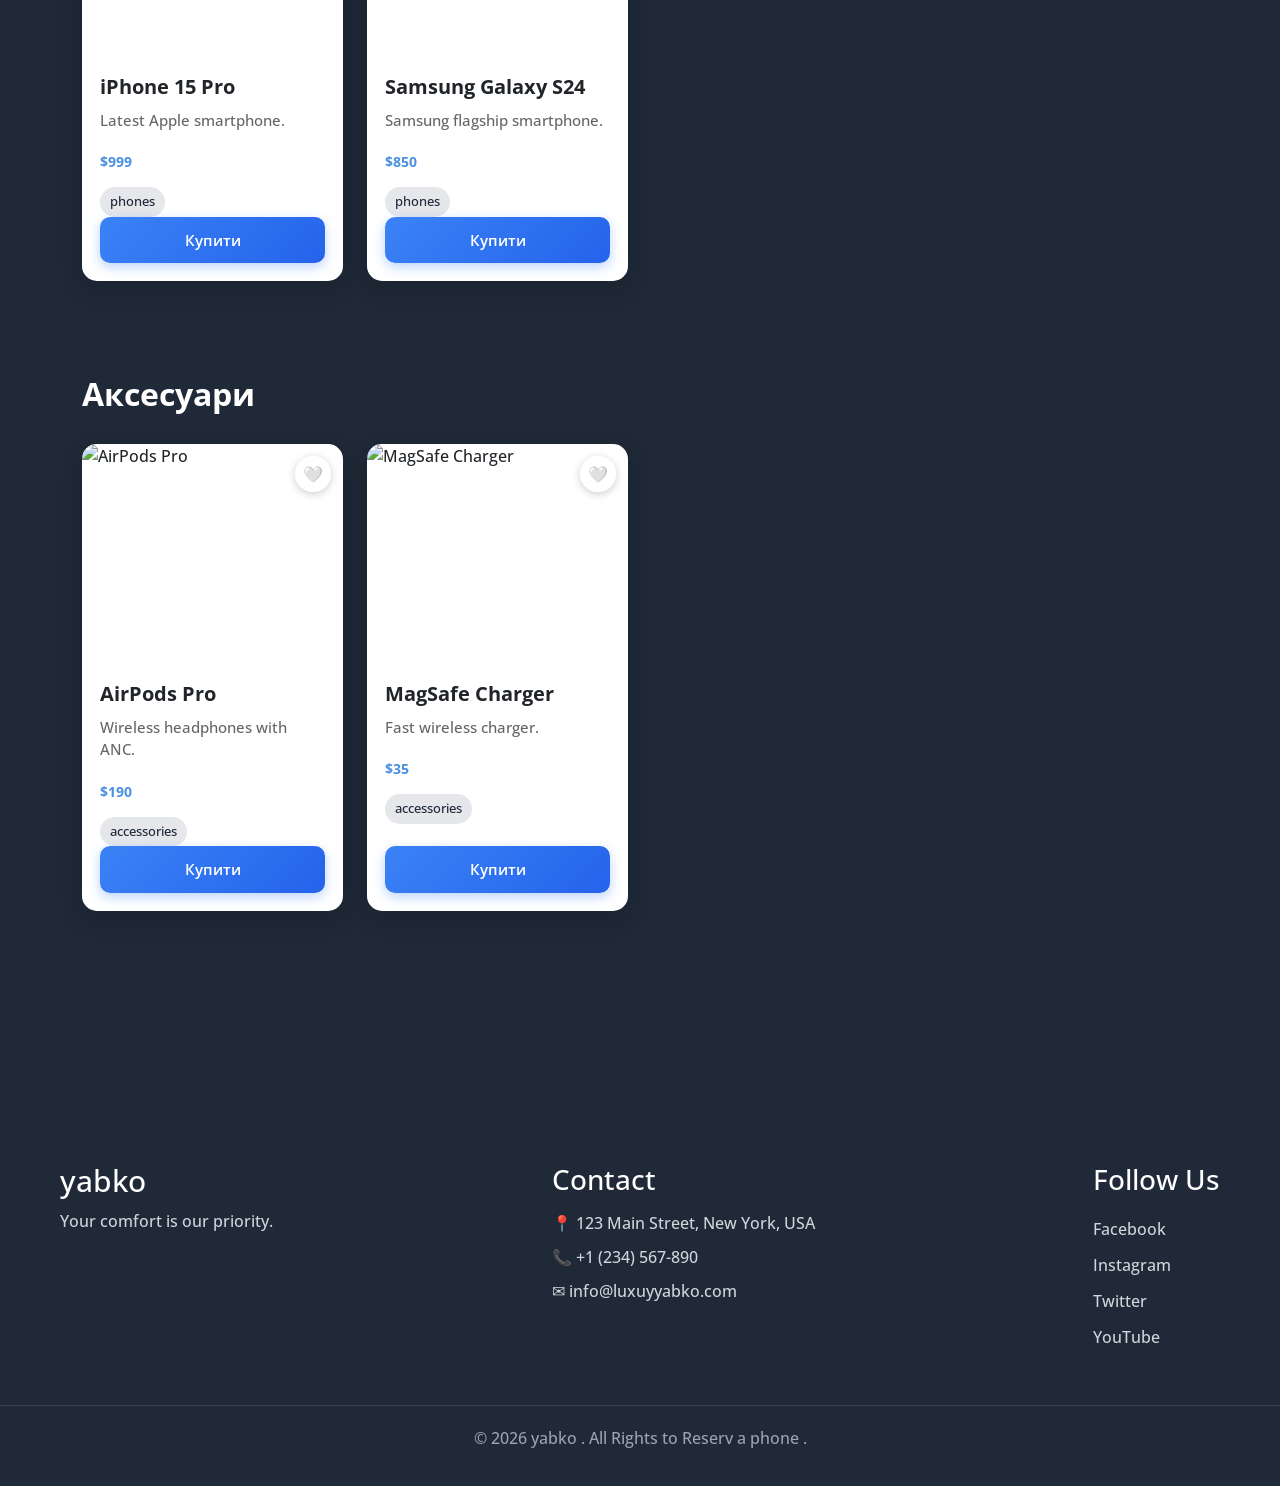
==== commit 68e10e6c: "Added favorites" ====
--- a/catalog.html
+++ b/catalog.html
@@ -39,7 +39,7 @@
                 </ul>
 
                 <div class="d-flex gap-3">
-                    <a href="#" class="nav-link ">❤️</a>
+                    <a href="#" class="nav-link serce">❤️</a>
                     <a href="#" class="nav-link koshik">🛒</a>
                 </div>
 
@@ -100,6 +100,11 @@
         <div class="total" id="total">Всього: 0  $</div>
     </div>
 
+    <div class="favorites hidden">
+        <h2>Список бажань</h2>
+        <div id="favorites"></div>
+    </div>
+
     <script src="https://cdn.jsdelivr.net/npm/bootstrap@5.3.8/dist/js/bootstrap.bundle.min.js"
         integrity="sha384-FKyoEForCGlyvwx9Hj09JcYn3nv7wiPVlz7YYwJrWVcXK/BmnVDxM+D2scQbITxI"
         crossorigin="anonymous"></script>
--- a/catalog.css
+++ b/catalog.css
@@ -28,6 +28,7 @@
     height: 100%;
     display: flex;
     flex-direction: column;
+    position: relative;
 }
 
 .product-card:hover {
@@ -110,6 +111,40 @@
         0 8px 20px rgba(59, 130, 246, 0.4);
 }
 
+/* ---------- Favorite (heart) button on product card ---------- */
+
+.fav-btn {
+    position: absolute;
+    top: 12px;
+    right: 12px;
+    width: 36px;
+    height: 36px;
+    border: none;
+    border-radius: 50%;
+    background: rgba(255, 255, 255, 0.85);
+    box-shadow: 0 2px 8px rgba(0, 0, 0, 0.2);
+    font-size: 16px;
+    display: flex;
+    align-items: center;
+    justify-content: center;
+    cursor: pointer;
+    z-index: 5;
+    transition: transform 0.2s ease, background 0.2s ease;
+}
+
+.fav-btn:hover {
+    transform: scale(1.1);
+    background: #fff;
+}
+
+.fav-btn:active {
+    transform: scale(0.95);
+}
+
+.fav-btn-active {
+    background: rgba(255, 255, 255, 0.95);
+}
+
 .modal {
     display: none;
     position: fixed;
@@ -166,14 +201,6 @@
 
 .info {
     flex: 1;
-}
-
-.remove {
-    background: transparent;
-    border: none;
-    font-size: 18px;
-    cursor: pointer;
-    color: red;
 }
 
 .grid {
@@ -334,6 +361,10 @@
     z-index: 900;
 }
 
+.cart.hidden {
+    display: none;
+}
+
 .cart h2 {
     font-size: 18px;
     font-weight: 700;
@@ -430,10 +461,101 @@
 }
 
 @media (max-width: 991px) {
-    .cart {
+
+    .cart,
+    .favorites {
         position: static;
         width: 100%;
         margin: 30px 0;
         max-height: none;
     }
+}
+
+/* ---------- Glass favorites panel ---------- */
+
+.favorites {
+    position: fixed;
+    top: 110px;
+    right: 24px;
+    width: 360px;
+    max-height: calc(100vh - 150px);
+    display: flex;
+    flex-direction: column;
+    overflow: hidden;
+    padding: 20px;
+    border-radius: 18px;
+
+    background: rgba(57, 71, 105, 0.88);
+    border: 1px solid rgba(255, 255, 255, 0.18);
+    box-shadow: 0 8px 32px rgba(0, 0, 0, 0.37);
+    text-shadow: rgb(0, 0, 0) 1px 0 10px;
+    color: #fff;
+    z-index: 901;
+}
+
+.cart:not(.hidden)~.favorites:not(.hidden) {
+    right: 460px;
+}
+
+.favorites.hidden {
+    display: none;
+}
+
+.favorites h2 {
+    font-size: 18px;
+    font-weight: 700;
+    margin-bottom: 12px;
+    flex-shrink: 0;
+}
+
+#favorites {
+    overflow-y: auto;
+    flex: 1;
+    padding-right: 4px;
+}
+
+#favorites::-webkit-scrollbar {
+    width: 6px;
+}
+
+#favorites::-webkit-scrollbar-thumb {
+    background: rgba(255, 255, 255, 0.25);
+    border-radius: 10px;
+}
+
+.favorite-item {
+    display: flex;
+    align-items: center;
+    gap: 10px;
+    padding: 10px 0;
+    border-bottom: 1px solid rgba(255, 255, 255, 0.12);
+}
+
+.favorite-item img {
+    width: 48px;
+    height: 48px;
+    border-radius: 10px;
+    object-fit: cover;
+    flex-shrink: 0;
+}
+
+.favorite-info {
+    flex: 1;
+    display: flex;
+    flex-direction: column;
+    gap: 2px;
+    min-width: 0;
+}
+
+.favorite-name {
+    font-size: 14px;
+    font-weight: 600;
+    white-space: nowrap;
+    overflow: hidden;
+    text-overflow: ellipsis;
+}
+
+.favorite-price {
+    font-size: 13px;
+    color: rgba(255, 255, 255, 0.7);
 }
